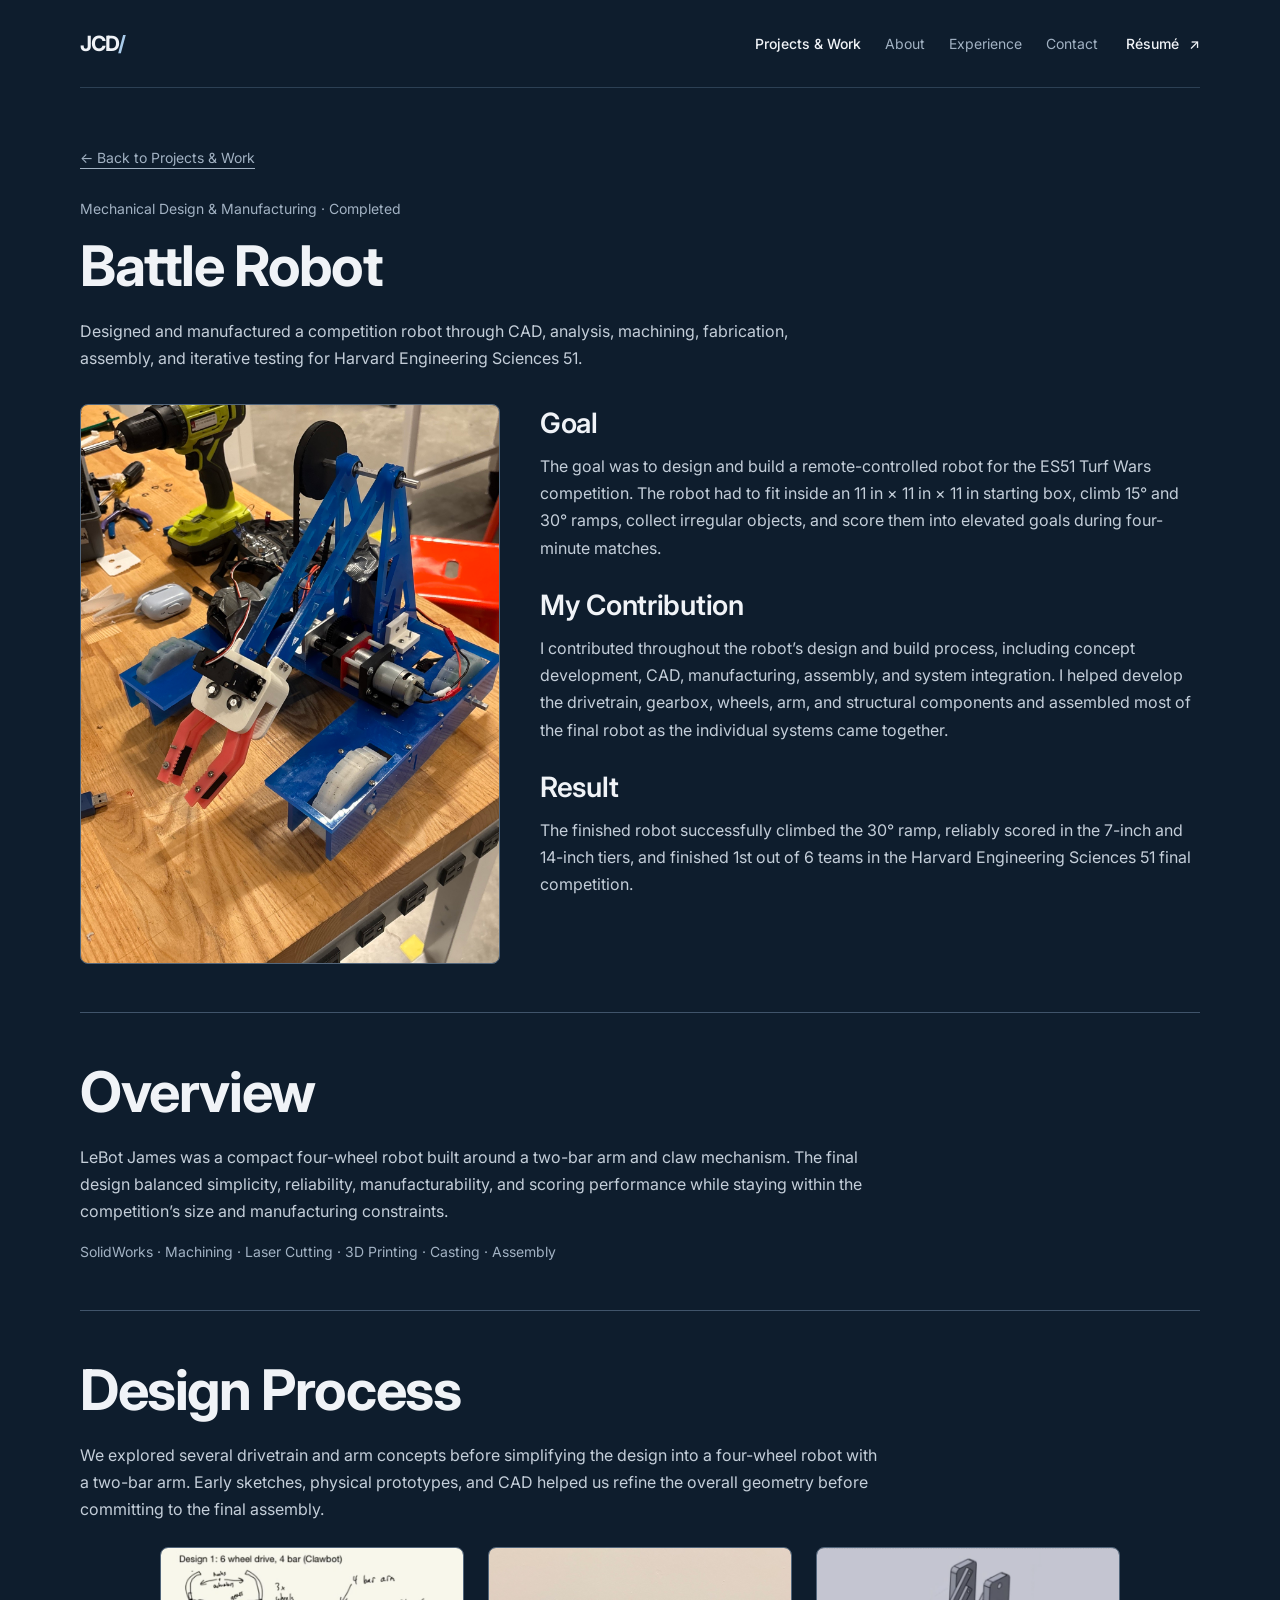
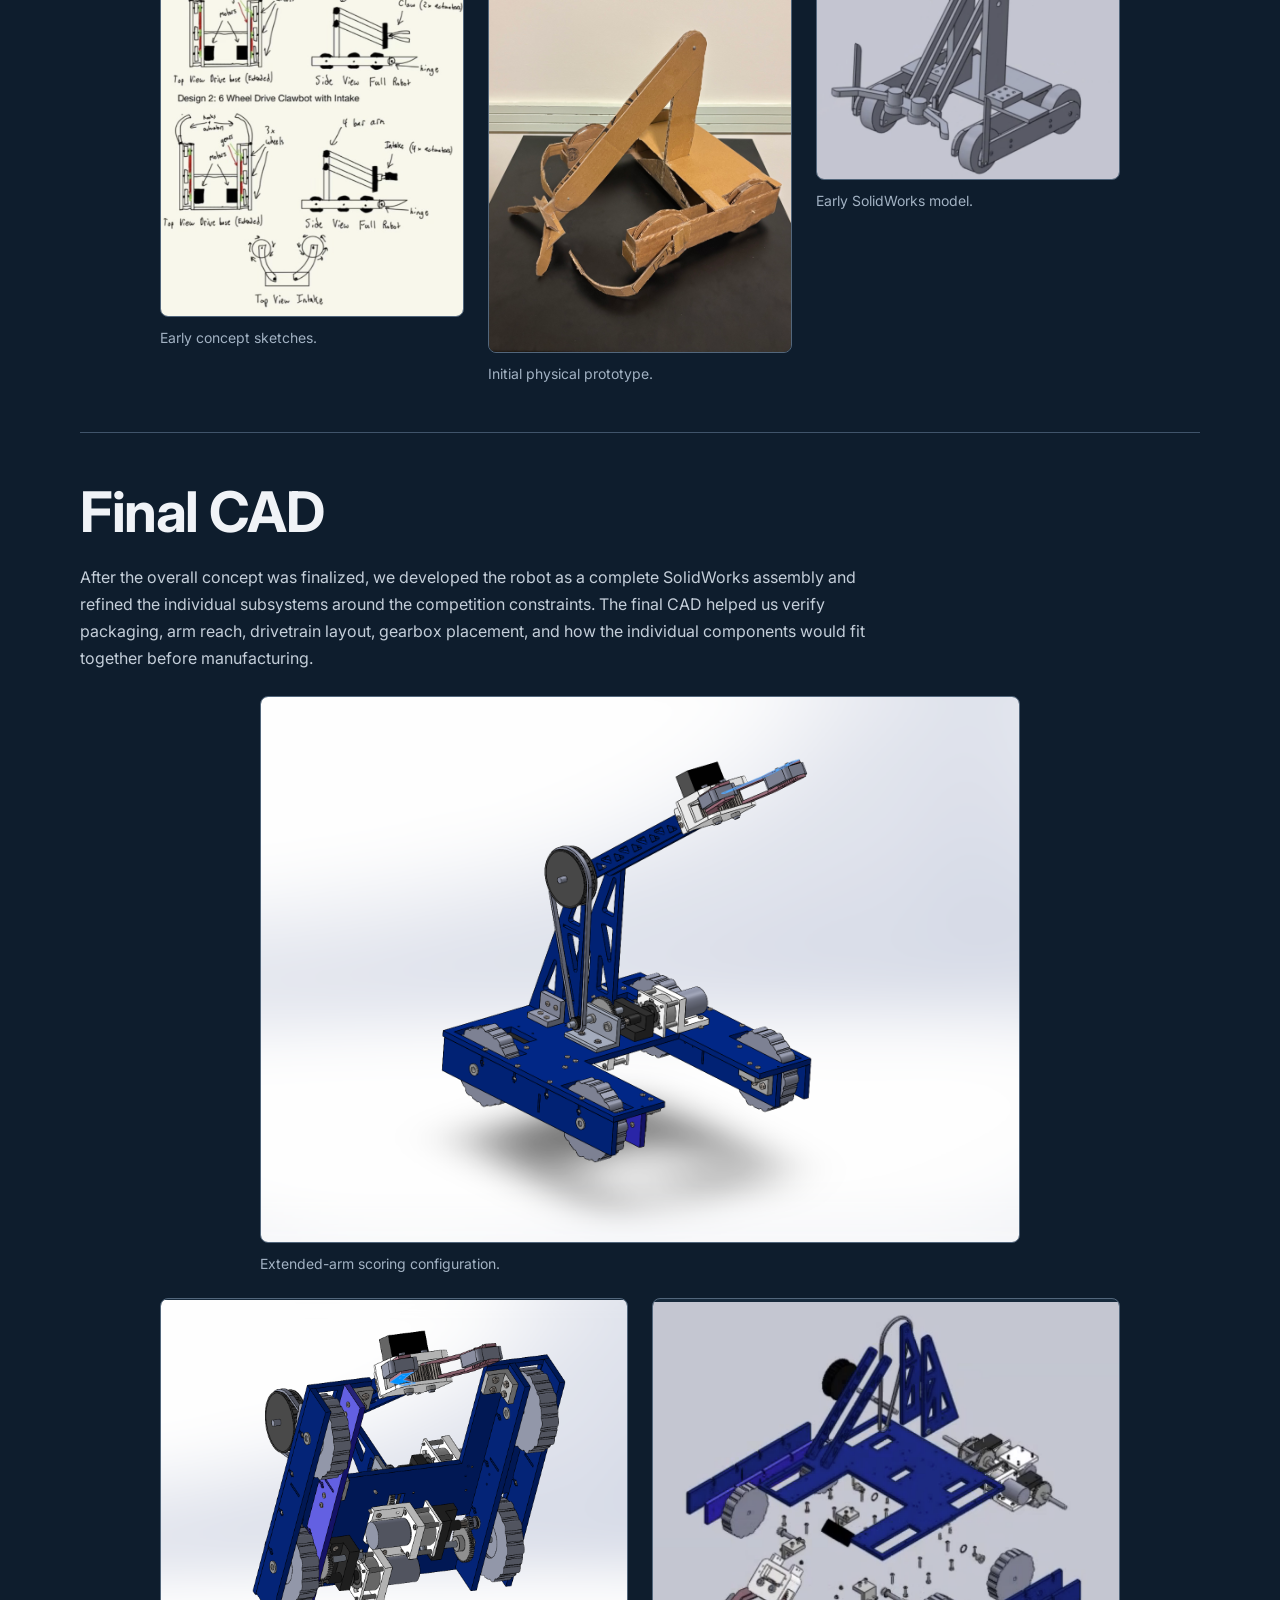
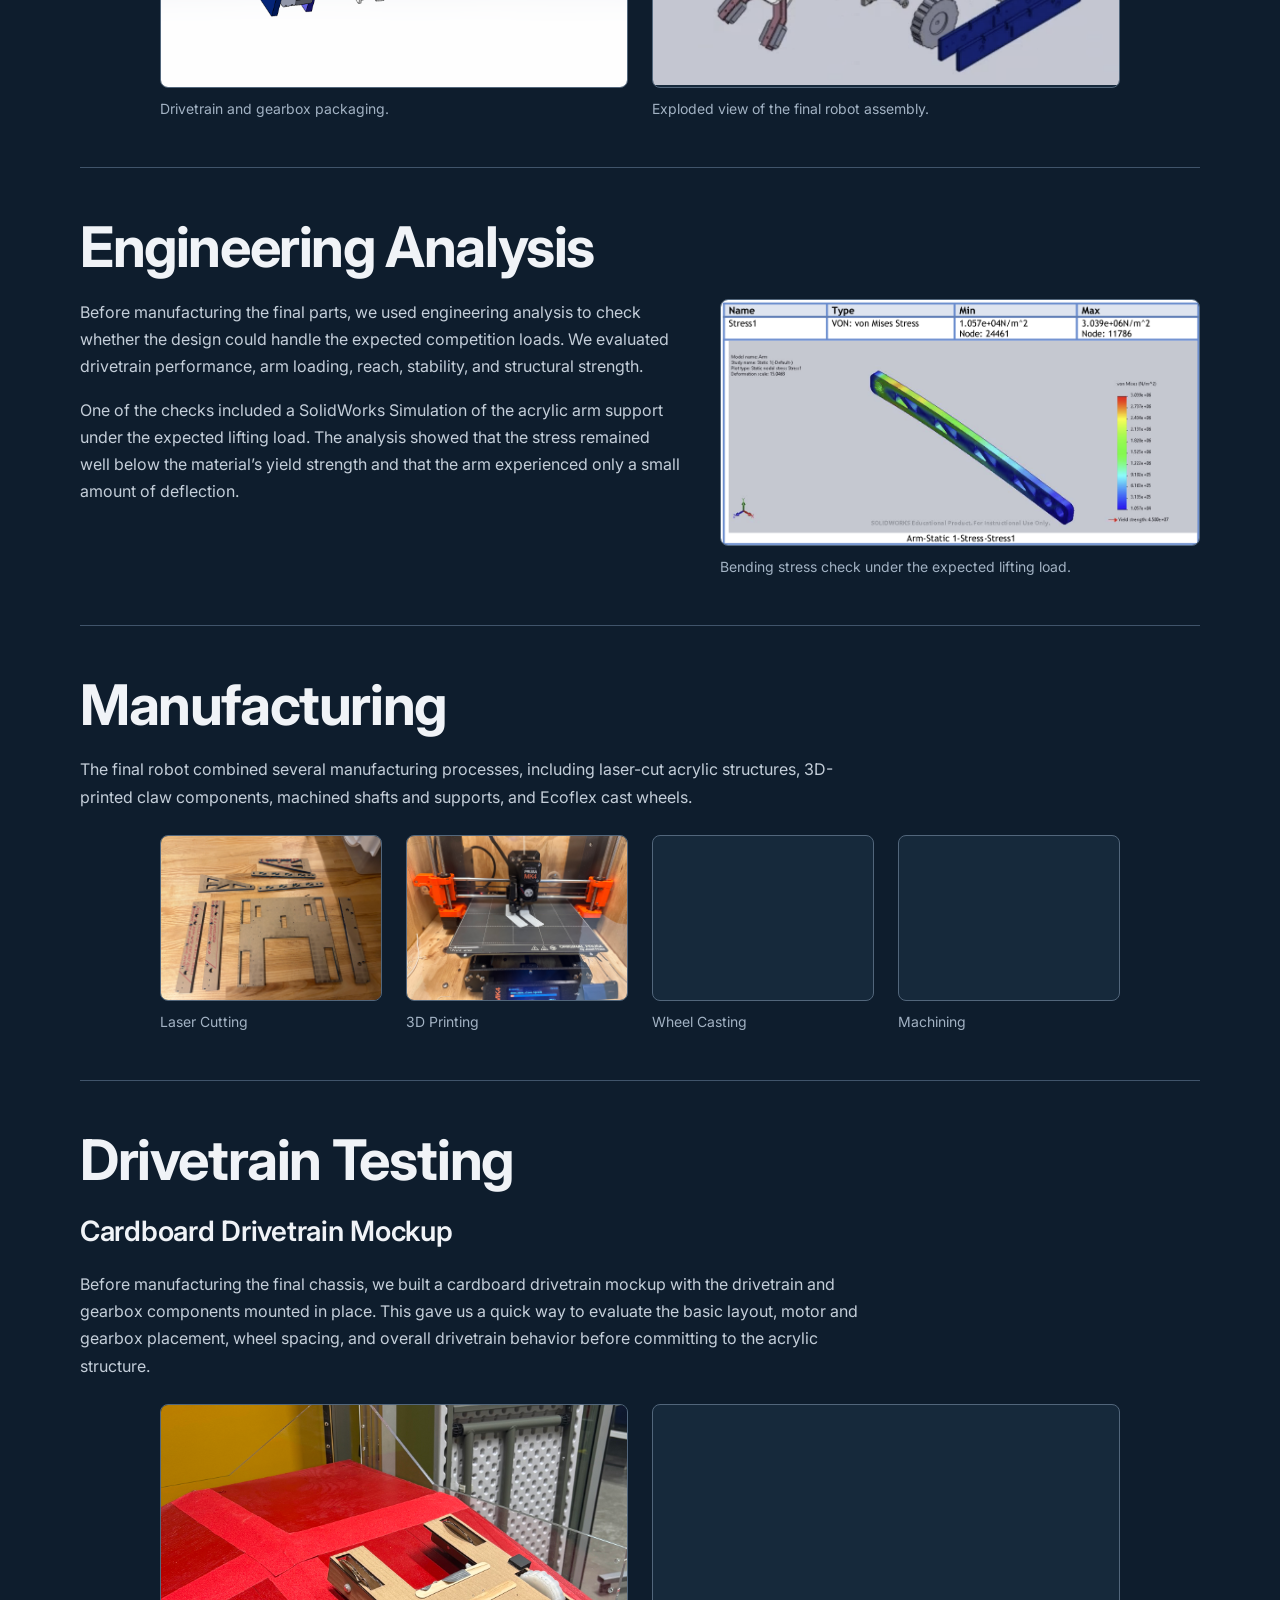
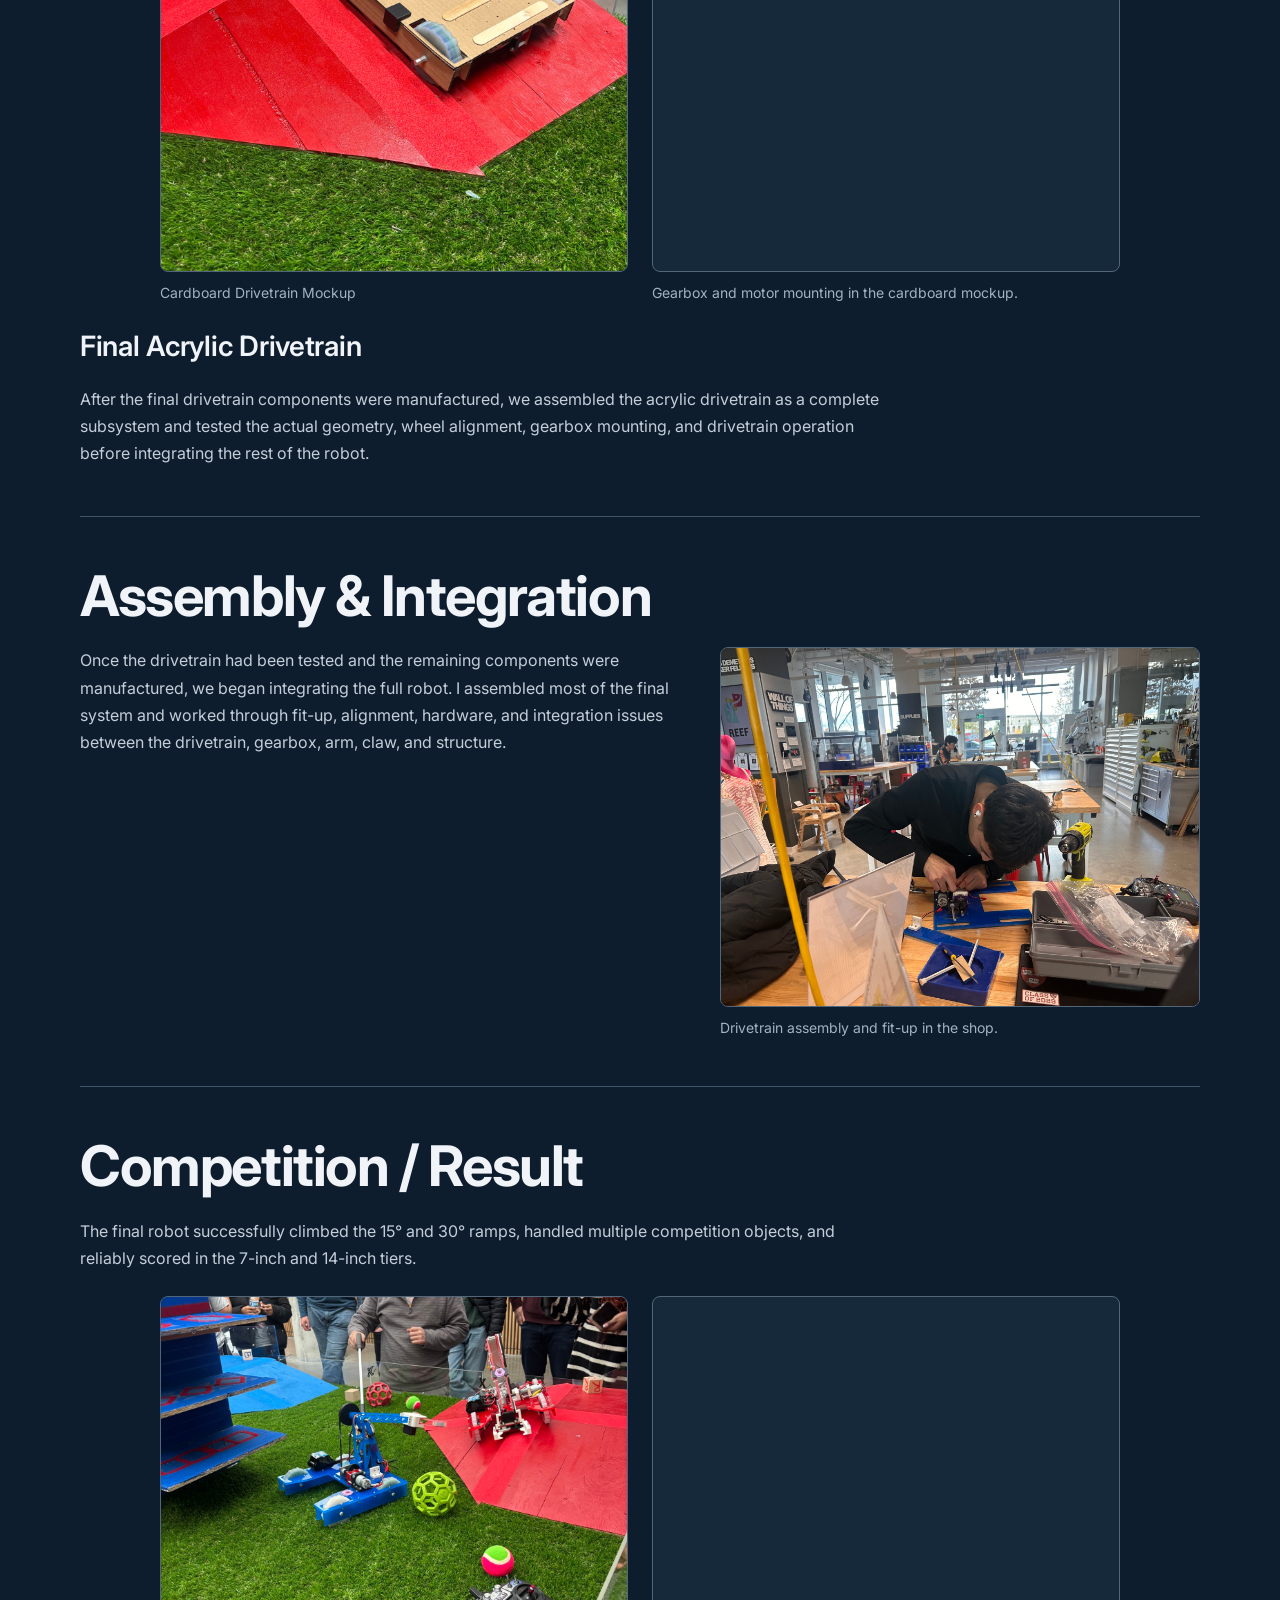
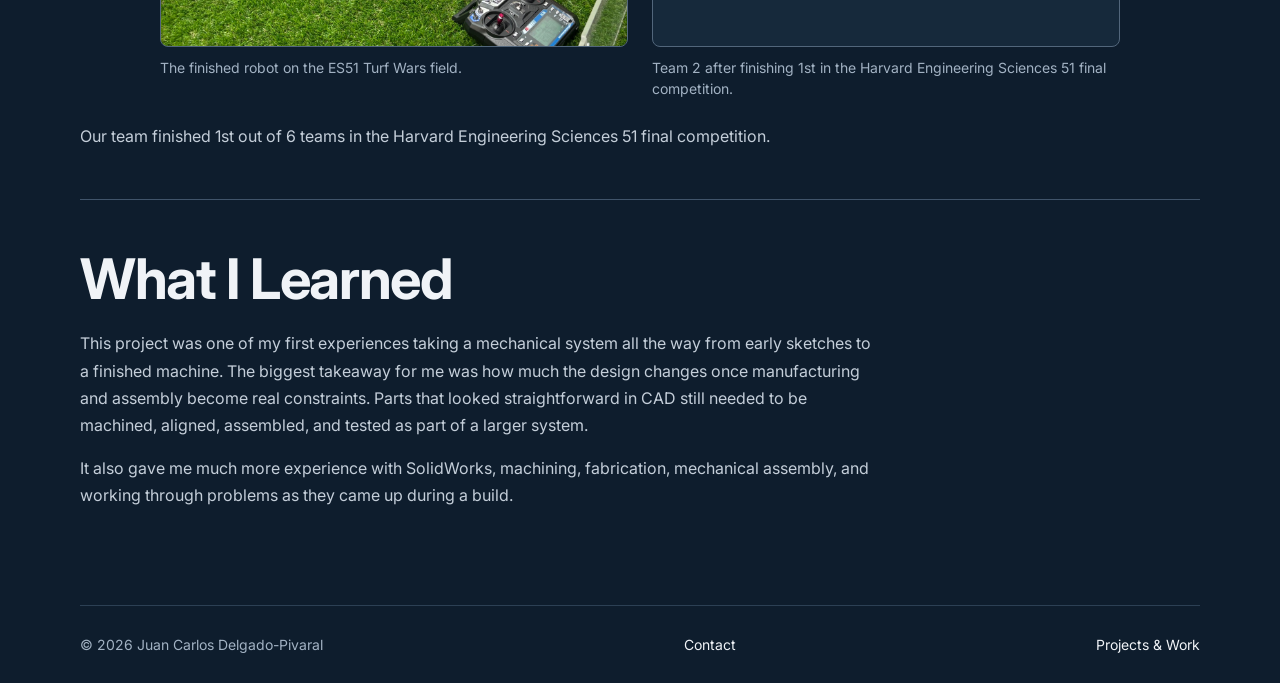
==== projects/battle-robot.html @ e266b613 "first commit" ====
<!doctype html>
<html lang="en">
<head>
  <meta charset="UTF-8">
  <meta name="viewport" content="width=device-width, initial-scale=1">
  <meta name="description" content="Battle Robot: mechanical design, manufacturing, assembly, and testing for Harvard Engineering Sciences 51. An engineering case study by Juan Carlos Delgado-Pivaral.">
  <title>Battle Robot — Juan Carlos Delgado-Pivaral</title>
  <link rel="preconnect" href="https://fonts.googleapis.com">
  <link rel="preconnect" href="https://fonts.gstatic.com" crossorigin>
  <link href="https://fonts.googleapis.com/css2?family=Inter:wght@400;500;600;700;800&display=swap" rel="stylesheet">
  <link rel="stylesheet" href="../styles.css">
  <link rel="stylesheet" href="battle-robot.css">
</head>
<body class="case-page robot-case">
  <a class="skip-link" href="#top">Skip to content</a>
  <header class="site-header">
    <a class="wordmark" href="../index.html" aria-label="Juan Carlos Delgado-Pivaral home">JCD<span>/</span></a>
    <nav class="nav" aria-label="Main navigation">
      <a href="../index.html#projects-work">Projects &amp; Work</a>
      <a href="../index.html#about">About</a>
      <a href="../index.html#experience">Experience</a>
      <a href="../index.html#contact">Contact</a>
    </nav>
    <a class="header-resume" href="../Resume%20-%20Juan%20DelgadoPivaral.pdf" target="_blank" rel="noopener">Résumé <span aria-hidden="true">↗</span></a>
  </header>
  <main id="top" class="case-main page-width">
    <a class="case-back" href="../index.html#projects-work">← Back to Projects &amp; Work</a>
    <p class="eyebrow">Mechanical Design &amp; Manufacturing · Completed</p>
    <h1>Battle Robot</h1>
    <p class="case-dek">Designed and manufactured a competition robot through CAD, analysis, machining, fabrication, assembly, and iterative testing for Harvard Engineering Sciences 51.</p>

    <div class="robot-intro">
      <figure class="robot-media robot-media--hero">
          <button type="button" class="project-image-trigger media-frame robot-media-link media--photo" data-full-src="../images/Images%20for%20LeBot/Finished%20Robot.jpeg" aria-label="Open full-size image: Completed Battle Robot with blue chassis, drive wheels, arm and claw">
            <img src="../images/Images%20for%20LeBot/web/finished-robot.jpg" alt="Completed Battle Robot with blue chassis, drive wheels, arm and claw" width="1350" height="1800" fetchpriority="high" decoding="async">
          </button>
        </figure>
      <div class="robot-summary">
        <section aria-labelledby="robot-summary-0">
          <h2 class="subheading" id="robot-summary-0">Goal</h2>
          <p>The goal was to design and build a remote-controlled robot for the ES51 Turf Wars competition. The robot had to fit inside an 11 in × 11 in × 11 in starting box, climb 15° and 30° ramps, collect irregular objects, and score them into elevated goals during four-minute matches.</p>
        </section>
        <section aria-labelledby="robot-summary-1">
          <h2 class="subheading" id="robot-summary-1">My Contribution</h2>
          <p>I contributed throughout the robot’s design and build process, including concept development, CAD, manufacturing, assembly, and system integration. I helped develop the drivetrain, gearbox, wheels, arm, and structural components and assembled most of the final robot as the individual systems came together.</p>
        </section>
        <section aria-labelledby="robot-summary-2">
          <h2 class="subheading" id="robot-summary-2">Result</h2>
          <p>The finished robot successfully climbed the 30° ramp, reliably scored in the 7-inch and 14-inch tiers, and finished 1st out of 6 teams in the Harvard Engineering Sciences 51 final competition.</p>
        </section>
      </div>
    </div>

    <!-- Keep the overview concise; add future media within these existing sections.
         Technical images remain uncropped. All image links open the original files. -->
    <section class="robot-chapter" id="overview" aria-labelledby="overview-title">
      <header class="section-header">
        <h2 class="section-title" id="overview-title">Overview</h2>
      </header>
      <p class="robot-prose">LeBot James was a compact four-wheel robot built around a two-bar arm and claw mechanism. The final design balanced simplicity, reliability, manufacturability, and scoring performance while staying within the competition’s size and manufacturing constraints.</p>
      <p class="metadata robot-tools">SolidWorks · Machining · Laser Cutting · 3D Printing · Casting · Assembly</p>
    </section>

    <section class="robot-chapter" id="design-process" aria-labelledby="design-process-title">
      <header class="section-header">
        <h2 class="section-title" id="design-process-title">Design Process</h2>
      </header>
      <p class="robot-prose">We explored several drivetrain and arm concepts before simplifying the design into a four-wheel robot with a two-bar arm. Early sketches, physical prototypes, and CAD helped us refine the overall geometry before committing to the final assembly.</p>
      <div class="robot-media-grid robot-media-grid--design">
        <figure class="robot-media robot-media--technical">
          <button type="button" class="project-image-trigger media-frame robot-media-link media--cad media--natural" data-full-src="../images/Images%20for%20LeBot/Sketching.png" aria-label="Open full-size image: Early sketches comparing drivetrain and arm concepts">
            <img src="../images/Images%20for%20LeBot/Sketching.png" alt="Early sketches comparing drivetrain and arm concepts" loading="lazy" decoding="async">
          </button>
          <figcaption class="metadata">Early concept sketches.</figcaption>
        </figure>
        <figure class="robot-media robot-media--photo robot-media--prototype">
          <button type="button" class="project-image-trigger media-frame robot-media-link media--photo" data-full-src="../images/Images%20for%20LeBot/Initial%20Model.jpeg" aria-label="Open full-size image: Initial cardboard robot model with wheels, an arm and a claw">
            <img src="../images/Images%20for%20LeBot/web/initial-model.jpg" alt="Initial cardboard robot model with wheels, an arm and a claw" loading="lazy" decoding="async">
          </button>
          <figcaption class="metadata">Initial physical prototype.</figcaption>
        </figure>
        <figure class="robot-media robot-media--technical">
          <button type="button" class="project-image-trigger media-frame robot-media-link media--cad media--natural" data-full-src="../images/Images%20for%20LeBot/Initial%20CAD.png" aria-label="Open full-size image: Early SolidWorks assembly of the robot">
            <img src="../images/Images%20for%20LeBot/Initial%20CAD.png" alt="Early SolidWorks assembly of the robot" loading="lazy" decoding="async">
          </button>
          <figcaption class="metadata">Early SolidWorks model.</figcaption>
        </figure>
      </div>
    </section>

    <section class="robot-chapter" id="final-cad" aria-labelledby="final-cad-title">
      <header class="section-header">
        <h2 class="section-title" id="final-cad-title">Final CAD</h2>
      </header>
      <p class="robot-prose">After the overall concept was finalized, we developed the robot as a complete SolidWorks assembly and refined the individual subsystems around the competition constraints. The final CAD helped us verify packaging, arm reach, drivetrain layout, gearbox placement, and how the individual components would fit together before manufacturing.</p>
      <div class="robot-media-grid robot-media-grid--final-cad">
        <figure class="robot-media robot-media--technical robot-media--natural robot-media--primary">
          <button type="button" class="project-image-trigger media-frame robot-media-link media--cad media--natural" data-full-src="../images/Images%20for%20LeBot/LeBot%20James%20-%20Extended%20Arm.png" aria-label="Open full-size image: Final CAD with the arm extended">
            <img src="../images/Images%20for%20LeBot/LeBot%20James%20-%20Extended%20Arm.png" alt="Final SolidWorks assembly with the arm extended" width="1766" height="1270" loading="lazy" decoding="async">
          </button>
          <figcaption class="metadata">Extended-arm scoring configuration.</figcaption>
        </figure>
        <figure class="robot-media robot-media--technical">
          <button type="button" class="project-image-trigger media-frame robot-media-link media--cad" data-full-src="../images/Images%20for%20LeBot/LeBot%20James%20-%20Under%20View.png" aria-label="Open full-size image: Underside CAD view of the drivetrain">
            <img src="../images/Images%20for%20LeBot/LeBot%20James%20-%20Under%20View.png" alt="Underside CAD view showing the drivetrain, motors and gearbox placement" loading="lazy" decoding="async">
          </button>
          <figcaption class="metadata">Drivetrain and gearbox packaging.</figcaption>
        </figure>
        <figure class="robot-media robot-media--technical">
          <button type="button" class="project-image-trigger media-frame robot-media-link media--cad" data-full-src="../images/Images%20for%20LeBot/Exploded%20View.png" aria-label="Open full-size image: Exploded SolidWorks assembly of the final robot">
            <img src="../images/Images%20for%20LeBot/Exploded%20View.png" alt="Exploded SolidWorks assembly showing the drivetrain, arm, claw and structural components" width="867" height="712" loading="lazy" decoding="async">
          </button>
          <figcaption class="metadata">Exploded view of the final robot assembly.</figcaption>
        </figure>
      </div>
    </section>

    <section class="robot-chapter" id="engineering-analysis" aria-labelledby="engineering-analysis-title">
      <header class="section-header">
        <h2 class="section-title" id="engineering-analysis-title">Engineering Analysis</h2>
      </header>
      <div class="robot-assembly">
        <div class="robot-prose">
          <p>Before manufacturing the final parts, we used engineering analysis to check whether the design could handle the expected competition loads. We evaluated drivetrain performance, arm loading, reach, stability, and structural strength.</p>
          <p>One of the checks included a SolidWorks Simulation of the acrylic arm support under the expected lifting load. The analysis showed that the stress remained well below the material’s yield strength and that the arm experienced only a small amount of deflection.</p>
        </div>
        <figure class="robot-media robot-media--technical robot-media--natural">
          <button type="button" class="project-image-trigger media-frame robot-media-link media--cad media--natural" data-full-src="../images/Images%20for%20LeBot/Beam%20Bending%20Analysis.png" aria-label="Open full-size image: SolidWorks bending stress analysis">
            <img src="../images/Images%20for%20LeBot/Beam%20Bending%20Analysis.png" alt="SolidWorks stress simulation of the acrylic arm support with stress scale and yield strength reference" width="1075" height="550" loading="lazy" decoding="async">
          </button>
          <figcaption class="metadata">Bending stress check under the expected lifting load.</figcaption>
        </figure>
      </div>
    </section>

    <section class="robot-chapter" id="manufacturing" aria-labelledby="manufacturing-title">
      <header class="section-header">
        <h2 class="section-title" id="manufacturing-title">Manufacturing</h2>
      </header>
      <p class="robot-prose">The final robot combined several manufacturing processes, including laser-cut acrylic structures, 3D-printed claw components, machined shafts and supports, and Ecoflex cast wheels.</p>
      <div class="robot-media-grid robot-media-grid--manufacturing">
        <figure class="robot-media robot-media--photo">
          <button type="button" class="project-image-trigger media-frame robot-media-link media--photo" data-full-src="../images/Images%20for%20LeBot/Laser%20Cutting.jpeg" aria-label="Open full-size image: Laser-cut acrylic structural parts laid out before assembly">
            <img src="../images/Images%20for%20LeBot/web/laser-cutting.jpg" alt="Laser-cut acrylic structural parts laid out before assembly" loading="lazy" decoding="async">
          </button>
          <figcaption class="metadata">Laser Cutting</figcaption>
        </figure>
        <figure class="robot-media robot-media--photo">
          <button type="button" class="project-image-trigger media-frame robot-media-link media--photo" data-full-src="../images/Images%20for%20LeBot/3D%20Printing%20Arms.JPG" aria-label="Open full-size image: Claw components being produced on a 3D printer">
            <img src="../images/Images%20for%20LeBot/web/claw-printing.jpg" alt="Claw components being produced on a 3D printer" loading="lazy" decoding="async">
          </button>
          <figcaption class="metadata">3D Printing</figcaption>
        </figure>
        <figure class="robot-media robot-media--photo robot-media--casting">
          <button type="button" class="project-image-trigger media-frame robot-media-link media--photo" data-full-src="../images/Images%20for%20LeBot/Wheel%20Casting.jpeg" aria-label="Open full-size image: Ecoflex silicone wheel casting in the custom blue mold">
            <img src="../images/Images%20for%20LeBot/web/wheel-casting.jpg" alt="Ecoflex silicone wheel casting in the custom blue mold" loading="lazy" decoding="async">
          </button>
          <figcaption class="metadata">Wheel Casting</figcaption>
        </figure>
        <figure class="robot-media robot-media--photo robot-media--gearbox">
          <button type="button" class="project-image-trigger media-frame robot-media-link media--photo" data-full-src="../images/Images%20for%20LeBot/Gearbox%20Assembly.jpeg" aria-label="Open full-size image: Motor and gearbox assembly with shafts and custom support hardware">
            <img src="../images/Images%20for%20LeBot/web/gearbox-assembly.jpg" alt="Motor and gearbox assembly with shafts and custom support hardware" loading="lazy" decoding="async">
          </button>
          <figcaption class="metadata">Machining</figcaption>
        </figure>
      </div>
    </section>

    <section class="robot-chapter" id="drivetrain-testing" aria-labelledby="drivetrain-testing-title">
      <header class="section-header">
        <h2 class="section-title" id="drivetrain-testing-title">Drivetrain Testing</h2>
      </header>
      <section aria-labelledby="cardboard-drivetrain-title">
        <header class="section-header">
          <h3 class="subheading" id="cardboard-drivetrain-title">Cardboard Drivetrain Mockup</h3>
        </header>
        <p class="robot-prose">Before manufacturing the final chassis, we built a cardboard drivetrain mockup with the drivetrain and gearbox components mounted in place. This gave us a quick way to evaluate the basic layout, motor and gearbox placement, wheel spacing, and overall drivetrain behavior before committing to the acrylic structure.</p>
        <div class="robot-media-grid robot-media-grid--drivetrain">
          <figure class="robot-media robot-media--photo robot-media--ramp-test">
            <button type="button" class="project-image-trigger media-frame robot-media-link media--photo" data-full-src="../images/Images%20for%20LeBot/EngSci%2051%20-%20Cardboard%20Drivetrain%20Demo.jpeg" aria-label="Open full-size image: Cardboard drivetrain mockup during ramp testing">
              <img src="../images/Images%20for%20LeBot/web/cardboard-drivetrain.jpg" alt="Cardboard drivetrain mockup with wheels and drivetrain components mounted, testing on a turf-covered ramp" loading="lazy" decoding="async">
            </button>
            <figcaption class="metadata">Cardboard Drivetrain Mockup</figcaption>
          </figure>
          <figure class="robot-media robot-media--photo robot-media--mounting">
            <button type="button" class="project-image-trigger media-frame robot-media-link media--photo" data-full-src="../images/Images%20for%20LeBot/EngSci%2051%20-%20Gearbox%20Mounting%202.jpeg" aria-label="Open full-size image: Gearbox and motor mounting in the cardboard drivetrain mockup">
              <img src="../images/Images%20for%20LeBot/web/gearbox-mounting.jpg" alt="Underside of the cardboard drivetrain mockup showing the mounted motors, gearboxes, shafts and wheels" loading="lazy" decoding="async">
            </button>
            <figcaption class="metadata">Gearbox and motor mounting in the cardboard mockup.</figcaption>
          </figure>
        </div>
      </section>
      <section class="robot-result" aria-labelledby="acrylic-drivetrain-title">
        <header class="section-header">
          <h3 class="subheading" id="acrylic-drivetrain-title">Final Acrylic Drivetrain</h3>
        </header>
        <div class="robot-assembly">
          <p class="robot-prose">After the final drivetrain components were manufactured, we assembled the acrylic drivetrain as a complete subsystem and tested the actual geometry, wheel alignment, gearbox mounting, and drivetrain operation before integrating the rest of the robot.</p>
          <figure class="robot-media" hidden>
            <!-- Replace the placeholder span with a video using controls,
                 playsinline and preload="metadata" once the demo file is added. -->
            <div class="media-frame placeholder-media robot-video-placeholder" hidden>
              <span>Drivetrain demo video coming soon</span>
            </div>
            <figcaption class="metadata">Final Acrylic Drivetrain</figcaption>
          </figure>
        </div>
      </section>
    </section>

    <section class="robot-chapter" id="assembly-integration" aria-labelledby="assembly-integration-title">
      <header class="section-header">
        <h2 class="section-title" id="assembly-integration-title">Assembly &amp; Integration</h2>
      </header>
      <div class="robot-assembly">
        <p class="robot-prose">Once the drivetrain had been tested and the remaining components were manufactured, we began integrating the full robot. I assembled most of the final system and worked through fit-up, alignment, hardware, and integration issues between the drivetrain, gearbox, arm, claw, and structure.</p>
        <figure class="robot-media robot-media--photo">
          <button type="button" class="project-image-trigger media-frame robot-media-link media--photo" data-full-src="../images/Images%20for%20LeBot/Juan%20Assembling.JPG" aria-label="Open full-size image: Juan working on the robot’s drivetrain at the shop workbench">
            <img src="../images/Images%20for%20LeBot/web/juan-assembling.jpg" alt="Juan working on the robot’s drivetrain at the shop workbench" loading="lazy" decoding="async">
          </button>
          <figcaption class="metadata">Drivetrain assembly and fit-up in the shop.</figcaption>
        </figure>
      </div>
    </section>

    <section class="robot-chapter" id="competition-result" aria-labelledby="competition-result-title">
      <header class="section-header">
        <h2 class="section-title" id="competition-result-title">Competition / Result</h2>
      </header>
      <p class="robot-prose">The final robot successfully climbed the 15° and 30° ramps, handled multiple competition objects, and reliably scored in the 7-inch and 14-inch tiers.</p>
      <div class="robot-media-grid robot-media-grid--testing">
        <figure class="robot-media robot-media--photo robot-media--competition">
          <button type="button" class="project-image-trigger media-frame robot-media-link media--photo" data-full-src="../images/Images%20for%20LeBot/Competition.jpeg" aria-label="Open full-size image: Blue Battle Robot on the turf competition field beside a ramp and scoring tiers">
            <img src="../images/Images%20for%20LeBot/web/competition.jpg" alt="Blue Battle Robot on the turf competition field beside a ramp and scoring tiers" loading="lazy" decoding="async">
          </button>
          <figcaption class="metadata">The finished robot on the ES51 Turf Wars field.</figcaption>
        </figure>
        <!-- Keep the winning team as the final image on this page. -->
        <figure class="robot-media robot-media--photo">
          <button type="button" class="project-image-trigger media-frame robot-media-link media--photo" data-full-src="../images/Images%20for%20LeBot/Winning%20Team.jpeg" aria-label="Open full-size image: Team 2 with the completed robot and first-place medals">
            <img src="../images/Images%20for%20LeBot/web/winning-team.jpg" alt="Team 2 with the completed robot and first-place medals" loading="lazy" decoding="async">
          </button>
          <figcaption class="metadata">Team 2 after finishing 1st in the Harvard Engineering Sciences 51 final competition.</figcaption>
        </figure>
      </div>
      <p class="robot-prose robot-result">Our team finished 1st out of 6 teams in the Harvard Engineering Sciences 51 final competition.</p>
    </section>

    <section class="robot-chapter" id="what-i-learned" aria-labelledby="what-i-learned-title">
      <header class="section-header">
        <h2 class="section-title" id="what-i-learned-title">What I Learned</h2>
      </header>
      <div class="robot-prose">
        <p>This project was one of my first experiences taking a mechanical system all the way from early sketches to a finished machine. The biggest takeaway for me was how much the design changes once manufacturing and assembly become real constraints. Parts that looked straightforward in CAD still needed to be machined, aligned, assembled, and tested as part of a larger system.</p>
        <p>It also gave me much more experience with SolidWorks, machining, fabrication, mechanical assembly, and working through problems as they came up during a build.</p>
      </div>
    </section>
  </main>
  <footer class="footer page-width">
    <span>© 2026 Juan Carlos Delgado-Pivaral</span>
    <a href="../index.html#contact">Contact</a>
    <a href="../index.html#projects-work">Projects &amp; Work</a>
  </footer>
<script src="../script.js"></script>
</body>
</html>
---- styles.css ----
/* Shared design tokens — all pages use the same color, type and spacing scales. */
:root {
  color-scheme: dark;
  --background: #0e1d2d;
  --surface: #16293b;
  --text: #f0f3f7;
  --body: #c4ced9;
  --muted: #a2b2c3;
  --accent: #a9cbea;
  --line: #2c4054;
  --section-line: #40546a;
  --image-border: #52667b;
  --image-radius: 8px;
  --sans: 'Inter', -apple-system, BlinkMacSystemFont, 'Segoe UI', sans-serif;
  --section-size: clamp(36px, 4.5vw, 56px);
  --subheading-size: clamp(24px, 2.5vw, 28px);
  --title-size: clamp(20px, 2vw, 22px);
  --body-size: 16px;
  --meta-size: 14px;
  --rail-size: 208px;
  --column-gap: 40px;
  --section-space: 96px;
}
* { box-sizing: border-box; }
html { scroll-behavior: smooth; scroll-padding-top: 24px; }
body { margin: 0; background: var(--background); color: var(--body); font: var(--body-size)/1.7 var(--sans); }
h1, h2, h3, h4, p, figure { margin: 0; }
h1, h2, h3, h4 { color: var(--text); }
h1, h2, h3, h4 { text-wrap: balance; }
h1 em, h2 em, h3 em { color: inherit; font-style: normal; }
a { color: inherit; text-decoration-thickness: 1px; text-underline-offset: 5px; }
button { font: inherit; }
a, button { -webkit-tap-highlight-color: transparent; }
a:focus-visible, button:focus-visible, dialog:focus-visible {
  outline: 2px solid var(--accent);
  outline-offset: 6px;
}
img, video {
  display: block;
  max-width: 100%;
  border: 1px solid var(--image-border);
  border-radius: var(--image-radius);
}
img { height: auto; }
[hidden] { display: none !important; }
.page-width, .site-header { width: min(1120px, calc(100% - 64px)); margin-inline: auto; }
.section-space { padding-block: var(--section-space); }
.section-rule { border-top: 1px solid var(--section-line); }
.section-header { display: grid; justify-items: start; gap: 16px; margin-bottom: 40px; }
.section-title, .case-main > h1 {
  font-size: var(--section-size);
  font-weight: 700;
  line-height: 1.12;
  letter-spacing: -.025em;
  color: var(--text);
}
.subheading {
  font-size: var(--subheading-size);
  font-weight: 600;
  line-height: 1.4;
  letter-spacing: -.01em;
  color: var(--text);
}
.entry-title {
  font-size: var(--title-size);
  font-weight: 600;
  line-height: 1.25;
  letter-spacing: -.02em;
  color: var(--text);
}
.eyebrow, .metadata, .project-meta, .experience-top, .experience-company,
.gallery-meta, .education, .case-facts, .footer, .lightbox-category, .lightbox-software {
  color: var(--muted);
  font-size: var(--meta-size);
  font-weight: 400;
  line-height: 1.5;
  letter-spacing: 0;
}
.section-note { max-width: 760px; }
.section-content { min-width: 0; }
.section-content > p + p { margin-top: 16px; }
.section-content > .subheading { margin-bottom: 20px; }
.about-content { max-width: 760px; }

/* Navigation */
.site-header { min-height: 88px; display: flex; align-items: center; gap: 28px; border-bottom: 1px solid var(--line); }
.wordmark { font-size: 21px; font-weight: 700; color: var(--text); text-decoration: none; letter-spacing: -.04em; }
.wordmark span { color: var(--accent); }
.nav { display: flex; align-items: center; gap: 24px; margin-left: auto; }
.nav a, .header-resume { font-size: var(--meta-size); line-height: 1.5; color: var(--muted); text-decoration: none; transition: color .18s; }
.nav a:first-child, .nav a[aria-current="page"], .header-resume { color: var(--text); font-weight: 500; }
.nav a[aria-current="page"] { text-decoration: underline; text-decoration-color: var(--accent); }
.nav a:hover, .header-resume:hover, .footer a:hover { color: var(--accent); }
.header-resume { white-space: nowrap; }
.header-resume span { margin-left: 6px; }
.skip-link { position: absolute; top: 8px; left: 16px; padding: 8px 16px; background: var(--surface); color: var(--text); z-index: 30; transform: translateY(-160%); }
.skip-link:focus { transform: none; }

/* Homepage hero */
.hero { display: grid; grid-template-columns: minmax(0, 1fr) minmax(260px, 350px); align-items: center; gap: 48px; padding-block: 64px; }
.hero-copy { min-width: 0; }
.hero h1 { font-size: clamp(42px, 4.8vw, 62px); font-weight: 700; line-height: 1.09; letter-spacing: -.035em; margin-block: 20px 24px; }
.hero-summary { max-width: 580px; }
.hero-actions { display: flex; flex-wrap: wrap; gap: 28px; margin-top: 28px; }
.button { display: inline-flex; align-items: center; gap: 16px; min-height: 44px; color: var(--text); text-decoration: none; font-size: var(--meta-size); font-weight: 500; border-bottom: 1px solid var(--image-border); transition: color .18s, border-color .18s; }
.button:hover { color: var(--accent); border-color: var(--accent); }
.hero-headshot { width: 100%; aspect-ratio: 4/5; object-fit: cover; object-position: center 35%; }

/* All media frames share one border and radius. No double borders on their children. */
.media-frame { position: relative; overflow: hidden; border: 1px solid var(--image-border); border-radius: var(--image-radius); background: var(--surface); }
.media-frame > img, .media-frame > video { width: 100%; height: 100%; border: 0; border-radius: 0; object-fit: var(--media-fit, cover); object-position: var(--media-position, center); }
/* Content-aware media: preserve technical information; fill photographic frames. */
.media--photo { --media-fit: cover; }
.media--cad, .media--drawing, .media--document, .media--logo, .media--uncropped { --media-fit: contain; }
.media--natural { --media-ratio: auto; }
.media-frame.media--natural > img { height: auto; }
.media-rover-cover { --media-position: center 40%; }
.media-gearbox-cover { --media-position: center 32%; }
.image-placeholder { display: grid; place-items: center; width: 100%; height: 100%; padding: 20px; text-align: center; color: var(--muted); font-size: var(--meta-size); }
.placeholder-media { display: grid; place-items: center; color: var(--muted); font-size: var(--meta-size); text-align: center; }
.placeholder-media > span { padding: 20px; }

/* Project collection: text-led rows, consistent square covers. */
.project-list { display: grid; }
.project-card { display: grid; grid-template-columns: minmax(0, 1fr) 336px; align-items: center; gap: var(--column-gap); padding-block: 28px; border-top: 1px solid var(--line); color: inherit; text-decoration: none; }
.project-info { min-width: 0; }
.project-meta { display: flex; flex-wrap: wrap; gap: 6px 18px; margin-bottom: 16px; }
.project-meta .status { color: var(--accent); }
.project-info .entry-title { margin-bottom: 16px; transition: color .18s; }
.project-info > p { max-width: 58ch; }
.project-link { display: inline-block; color: var(--text); font-size: var(--meta-size); margin-top: 20px; text-decoration: underline; text-decoration-color: var(--image-border); text-underline-offset: 5px; }
.project-link b { font-weight: 400; padding-left: 8px; }
.project-image { width: 100%; aspect-ratio: 10/11; }
/* Retain the previous CAD preview's footprint while filling it with the finished photo. */
.project-image--lebot { height: auto; min-height: 0; aspect-ratio: 1615 / 1305; }
.project-image--lebot > img { position: absolute; inset: 0; display: block; width: 100%; height: 100%; object-fit: cover; object-position: center 45%; }
.project-image--formula { height: auto; min-height: 0; aspect-ratio: auto; }
.project-image--hurc { height: auto; min-height: 0; aspect-ratio: auto; }
.project-card:has(> .project-image[hidden]) { grid-template-columns: minmax(0, 1fr); }
.project-card:hover .entry-title, .project-card:focus-visible .entry-title { color: var(--accent); }

/* About, skills and contact use the shared, full-width section introduction. */
.education { display: flex; flex-wrap: wrap; gap: 12px 24px; padding-top: 24px; margin-top: 28px; border-top: 1px solid var(--line); }
.education span:first-child { color: var(--text); }
.skills-grid { display: grid; grid-template-columns: repeat(3, minmax(0, 1fr)); gap: 24px; }
.skills-grid .subheading { margin-bottom: 16px; }
.contact-links { display: flex; flex-wrap: wrap; gap: 24px; margin-top: 24px; }
.contact-links a, .email-link { color: var(--text); text-decoration-color: var(--image-border); transition: color .18s; }
.email-link { overflow-wrap: anywhere; }
.contact-links a:hover, .email-link:hover { color: var(--accent); }

/* Experience: each article owns its logo and text, ensuring row alignment. */
.experience-groups { display: grid; gap: 48px; }
.experience-heading { padding-bottom: 18px; border-bottom: 1px solid var(--line); }
.experience-entry { display: grid; grid-template-columns: var(--rail-size) minmax(0, 1fr); gap: var(--column-gap); align-items: start; padding-block: 28px; border-bottom: 1px solid var(--line); }
.experience-entry:last-of-type { border-bottom: 0; padding-bottom: 0; }
.experience-logo-slot { width: 100%; aspect-ratio: 1; }
.experience-logo-slot--wide { background: #000; }
.experience-item { min-width: 0; }
.experience-top { display: flex; flex-wrap: wrap; gap: 6px 24px; margin-bottom: 14px; }
.experience-item .entry-title { margin-bottom: 10px; }
.experience-company { margin-bottom: 16px; }
.experience-item > p:last-child { max-width: 72ch; }
.experience-note { margin: 24px 0 0 calc(var(--rail-size) + var(--column-gap)); color: var(--muted); }

/* Projects & Work: major case studies first, then the supporting CAD gallery. */
.work-subheading { margin-bottom: 20px; }
.work-gallery { margin-top: 48px; padding-top: 36px; border-top: 1px solid var(--line); }
.case-main { padding-top: 56px; padding-bottom: var(--section-space); }
.gallery-heading { max-width: 760px; margin-bottom: 36px; }
.gallery-heading .subheading { margin-bottom: 16px; }
.gallery-group + .gallery-group { margin-top: 40px; padding-top: 32px; border-top: 1px solid var(--line); }
.gallery-group-title { margin-bottom: 24px; }
.gallery-grid { display: grid; grid-template-columns: repeat(auto-fit, minmax(min(100%, 300px), 1fr)); gap: 36px 24px; width: 100%; max-width: 1120px; margin-inline: auto; }
.gallery-grid--drawings { grid-template-columns: repeat(2, minmax(0, 1fr)); }
.gallery-grid:has(> .gallery-item:only-child) { grid-template-columns: 1fr; max-width: 360px; }
.gallery-grid:has(> .gallery-item:nth-child(2):last-child) { max-width: 760px; }
@media (min-width: 1001px) {
  .gallery-group--offset > .gallery-grid { max-width: 360px; margin-inline: 0 auto; }
}
.gallery-item { position: relative; min-width: 0; }
.gallery-card { appearance: none; display: block; width: 100%; padding: 0; border: 0; background: transparent; color: inherit; text-align: left; cursor: pointer; min-width: 0; }
.gallery-card.media-frame { border: 1px solid var(--image-border); background: var(--surface); }
.gallery-card::after { content: ''; position: absolute; inset: 0; border-radius: var(--image-radius); }
.gallery-item:focus-within { outline: 2px solid var(--accent); outline-offset: 6px; border-radius: var(--image-radius); }
.gallery-card:focus-visible { outline: 0; }
.gallery-image { display: grid; place-items: center; width: 100%; aspect-ratio: var(--media-ratio, 4/3); }
.gallery-image > img { object-fit: var(--media-fit, contain); object-position: var(--media-position, center); }
.gallery-info { padding-top: 16px; }
.gallery-info .entry-title { margin-block: 6px 10px; transition: color .18s; }
.gallery-meta { display: flex; flex-wrap: wrap; gap: 4px 12px; }
.gallery-open { display: inline-block; font-size: var(--meta-size); margin-top: 14px; color: var(--text); }
.gallery-item:hover .entry-title { color: var(--accent); }
.gallery-card:disabled { cursor: default; }

/* Media viewer */
.project-image-trigger { padding: 0; color: inherit; font: inherit; text-align: inherit; cursor: zoom-in; }
.project-image-trigger:hover { border-color: var(--accent); }
.lightbox { width: min(960px, calc(100% - 32px)); max-height: calc(100dvh - 32px); margin: auto; padding: 20px; border: 1px solid var(--image-border); border-radius: var(--image-radius); background: var(--background); color: var(--body); }
.lightbox::backdrop { background: rgb(4 12 21 / 85%); }
.modal-open { overflow: hidden; }
.lightbox-toolbar { display: flex; justify-content: flex-end; margin-bottom: 14px; }
.lightbox-close { padding: 8px 14px; border: 1px solid var(--line); border-radius: 4px; color: var(--text); background: var(--surface); cursor: pointer; font-size: var(--meta-size); }
.lightbox-image { display: flex; align-items: center; justify-content: center; width: fit-content; max-width: 100%; height: auto; margin-inline: auto; }
.lightbox-image > img, .lightbox-image > video { display: block; width: auto; height: auto; max-width: 100%; max-height: min(70dvh, max(80px, calc(100dvh - 240px))); object-fit: contain; object-position: center; }
.lightbox-caption { padding-top: 20px; }
.lightbox-title { margin-block: 6px; }
.lightbox--project .lightbox-caption { max-height: 20dvh; overflow-y: auto; }

/* Project details: shared typography, optional content modules. */
.case-back { display: inline-block; margin-bottom: 28px; color: var(--muted); font-size: var(--meta-size); }
.case-main > .eyebrow { margin-bottom: 16px; }
.case-main > h1 { max-width: 860px; margin-bottom: 20px; }
.case-dek { max-width: 720px; margin-bottom: 32px; }
.case-hero { width: 100%; height: clamp(240px, 36vw, 400px); }
.case-grid { display: grid; grid-template-columns: var(--rail-size) minmax(0, 1fr); gap: var(--column-gap); margin-top: 40px; padding-top: 24px; border-top: 1px solid var(--line); }
.case-facts { display: flex; flex-wrap: wrap; gap: 10px 18px; margin-top: 20px; }
.case-blocks { display: grid; gap: 28px; margin-top: 32px; }
.case-block { display: grid; grid-template-columns: var(--rail-size) minmax(0, 1fr); gap: var(--column-gap); padding-top: 24px; border-top: 1px solid var(--line); }
.case-placeholder { color: var(--muted); }
.case-media-grid { display: grid; grid-template-columns: repeat(3, minmax(0, 1fr)); gap: 24px; margin-top: 40px; }
.case-media { width: 100%; aspect-ratio: 4/3; }
.footer { display: flex; flex-wrap: wrap; justify-content: space-between; gap: 16px 24px; padding-block: 28px; border-top: 1px solid var(--line); }
.footer a { color: var(--text); text-decoration: none; }

@media (max-width: 1000px) {
  :root { --rail-size: 184px; --column-gap: 32px; }
  .site-header { flex-wrap: wrap; gap: 16px; padding-block: 20px 0; }
  .header-resume { margin-left: auto; }
  .nav { order: 3; width: 100%; margin: 0; gap: 12px 24px; flex-wrap: wrap; padding-bottom: 16px; }
  .nav a { padding-block: 6px; }
  .hero { grid-template-columns: minmax(0, 1fr) 30%; gap: 32px; }
  .hero h1 { font-size: clamp(38px, 5vw, 52px); }
  .project-card { grid-template-columns: minmax(0, 1fr) 320px; }
  .skills-grid { grid-template-columns: 1fr; gap: 28px; }
  .gallery-grid { grid-template-columns: repeat(2, minmax(0, 1fr)); }
}
@media (max-width: 720px) {
  :root { --section-space: 64px; --column-gap: 24px; --rail-size: 152px; }
  .page-width, .site-header { width: calc(100% - 40px); }
  .section-header { margin-bottom: 32px; }
  .hero { grid-template-columns: 1fr; padding-block: 40px 44px; gap: 32px; }
  .hero h1 { font-size: clamp(35px, 7.5vw, 52px); }
  .hero-headshot { max-width: 350px; margin-inline: auto; }
  .project-card { grid-template-columns: 1fr; gap: 24px; }
  .project-image { max-width: 380px; margin-inline: auto; }
  .experience-entry { align-items: start; }
  .experience-top { gap: 4px 16px; }
  .experience-note { margin-left: 0; }
  .experience-groups { gap: 36px; }
  .gallery-grid, .case-media-grid { grid-template-columns: 1fr; gap: 32px; }
  .case-main { padding-top: 40px; }
  .case-grid, .case-block { grid-template-columns: 1fr; gap: 16px; }
}
@media (max-width: 520px) {
  .experience-entry { grid-template-columns: 1fr; gap: 20px; }
  .experience-logo-slot { width: 152px; justify-self: center; }
  .lightbox { padding: 14px; }
  .footer { flex-direction: column; align-items: start; }
}
@media (prefers-reduced-motion: reduce) {
  html { scroll-behavior: auto; }
  *, *::before, *::after { transition: none !important; animation: none !important; }
}
---- projects/battle-robot.css ----
/* Scoped to Battle Robot; use the shared typography, palette and image frames. */
.robot-case .robot-intro {
  display: grid;
  grid-template-columns: minmax(0, 420px) minmax(0, 1fr);
  align-items: start;
  gap: var(--column-gap);
  margin-block: 32px 48px;
}
.robot-case .robot-summary { display: grid; gap: 24px; min-width: 0; }
.robot-case .robot-summary .subheading { margin-bottom: 10px; }
.robot-case .robot-chapter {
  padding-block: 48px;
  border-top: 1px solid var(--section-line);
}
.robot-case .robot-chapter:last-child { padding-bottom: 0; }
.robot-case .robot-chapter .section-header { margin-bottom: 20px; }
.robot-case .robot-prose { max-width: 800px; }
.robot-case .robot-prose p + p { margin-top: 16px; }
.robot-case .robot-tools { margin-top: 16px; }
.robot-case .robot-result { margin-top: 24px; }
.robot-case .robot-media-grid {
  display: grid;
  grid-template-columns: repeat(2, minmax(0, 1fr));
  gap: 24px;
  width: 100%;
  max-width: 960px;
  margin-top: 24px;
  margin-inline: auto;
  align-items: start;
}
.robot-case .robot-media-grid--design { grid-template-columns: repeat(3, minmax(0, 1fr)); }
.robot-case .robot-media-grid--manufacturing { grid-template-columns: repeat(4, minmax(0, 1fr)); }
.robot-case .robot-media-grid--final-cad { grid-template-columns: repeat(2, minmax(0, 1fr)); }
.robot-case .robot-media { min-width: 0; width: 100%; margin-inline: auto; }
.robot-case .robot-media--primary { grid-column: 1 / -1; max-width: 760px; }
.robot-case .robot-video-placeholder { width: 100%; aspect-ratio: 16/9; }
.robot-case .robot-media-link { display: block; width: 100%; aspect-ratio: var(--media-ratio, 4/3); }
.robot-case .robot-media-link:focus-visible { outline-offset: 4px; }
.robot-case .robot-media--hero { width: 100%; max-width: 420px; }
.robot-case .robot-media--hero .robot-media-link { aspect-ratio: 3/4; }
.robot-case .robot-media--natural .robot-media-link { aspect-ratio: auto; }
.robot-case .robot-media--natural .robot-media-link > img { height: auto; }
.robot-case .robot-media-grid--final-cad > :not(.robot-media--primary) .robot-media-link { aspect-ratio: 6/5; }
.robot-case .robot-media--prototype .robot-media-link { aspect-ratio: 3/4; }
.robot-case .robot-media-grid--drivetrain .robot-media-link { aspect-ratio: 1; }
.robot-case .robot-media--prototype img { object-position: center 60%; }
.robot-case .robot-media--gearbox img { object-position: center 34%; }
.robot-case .robot-media--casting img { object-position: center 45%; }
.robot-case .robot-media--competition img { object-position: center 53%; }
.robot-case .robot-media--ramp-test img { object-position: center 65%; }
.robot-case .robot-media--mounting img { object-position: center 60%; }
.robot-case .robot-media figcaption { margin-top: 10px; }
.robot-case .robot-media-grid:has(> .robot-media:only-child) { grid-template-columns: minmax(0, 1fr); max-width: 480px; }
.robot-case .robot-assembly:has(> figure[hidden]) { grid-template-columns: minmax(0, 1fr); }
.robot-case .robot-assembly {
  display: grid;
  grid-template-columns: minmax(0, 1fr) minmax(0, 480px);
  align-items: start;
  gap: var(--column-gap);
}
.robot-case .robot-assembly > .robot-media { max-width: 480px; }
@media (max-width: 1000px) {
  .robot-case .robot-intro { grid-template-columns: minmax(0, .85fr) minmax(0, 1fr); }
  .robot-case .robot-media-grid--manufacturing { grid-template-columns: repeat(2, minmax(0, 1fr)); }
}
@media (max-width: 900px) {
  .robot-case .robot-intro,
  .robot-case .robot-assembly { grid-template-columns: minmax(0, 1fr); }
}
@media (max-width: 800px) {
  .robot-case .robot-media-grid { grid-template-columns: minmax(0, 1fr); max-width: 480px; }
}
@media (max-width: 720px) {
  .robot-case .robot-intro { grid-template-columns: minmax(0, 1fr); gap: 28px; margin-bottom: 36px; }
  .robot-case .robot-chapter { padding-block: 36px; }
  .robot-case .robot-media-grid,
  .robot-case .robot-assembly { grid-template-columns: minmax(0, 1fr); gap: 24px; }
}
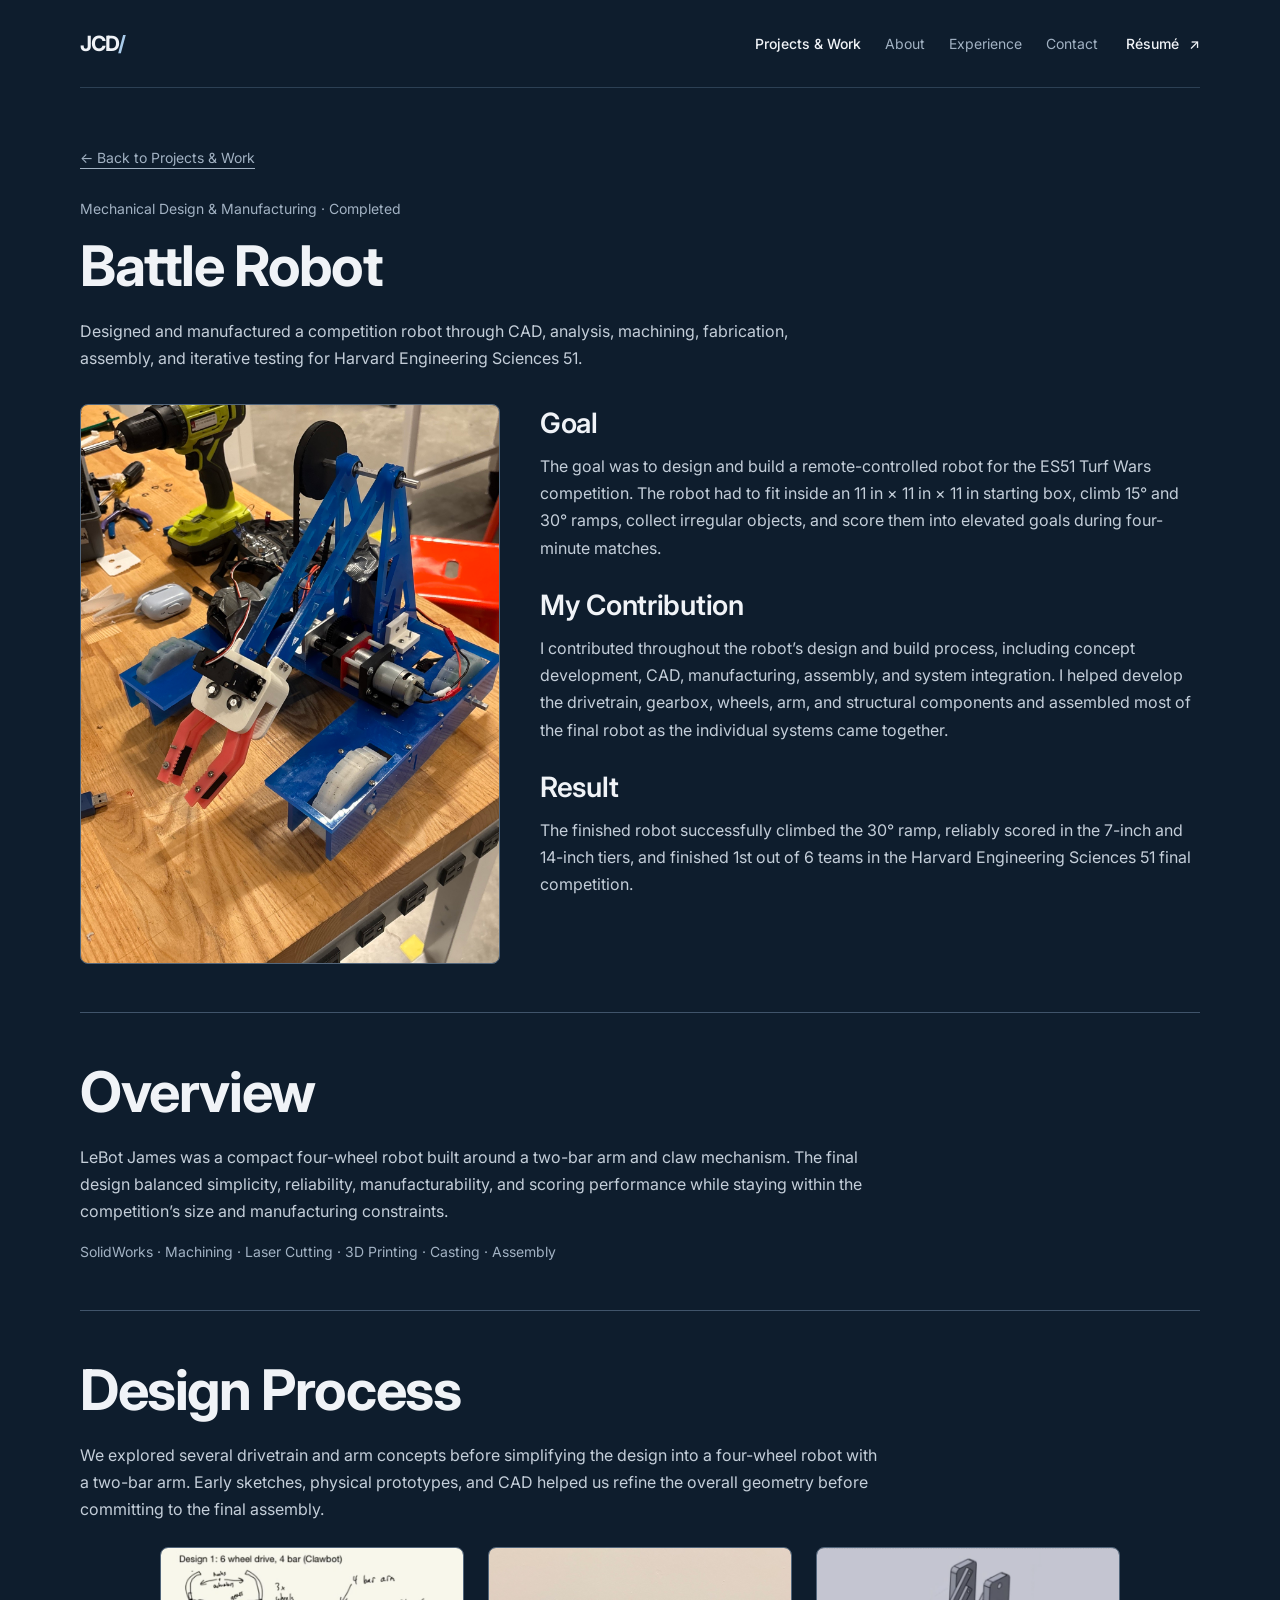
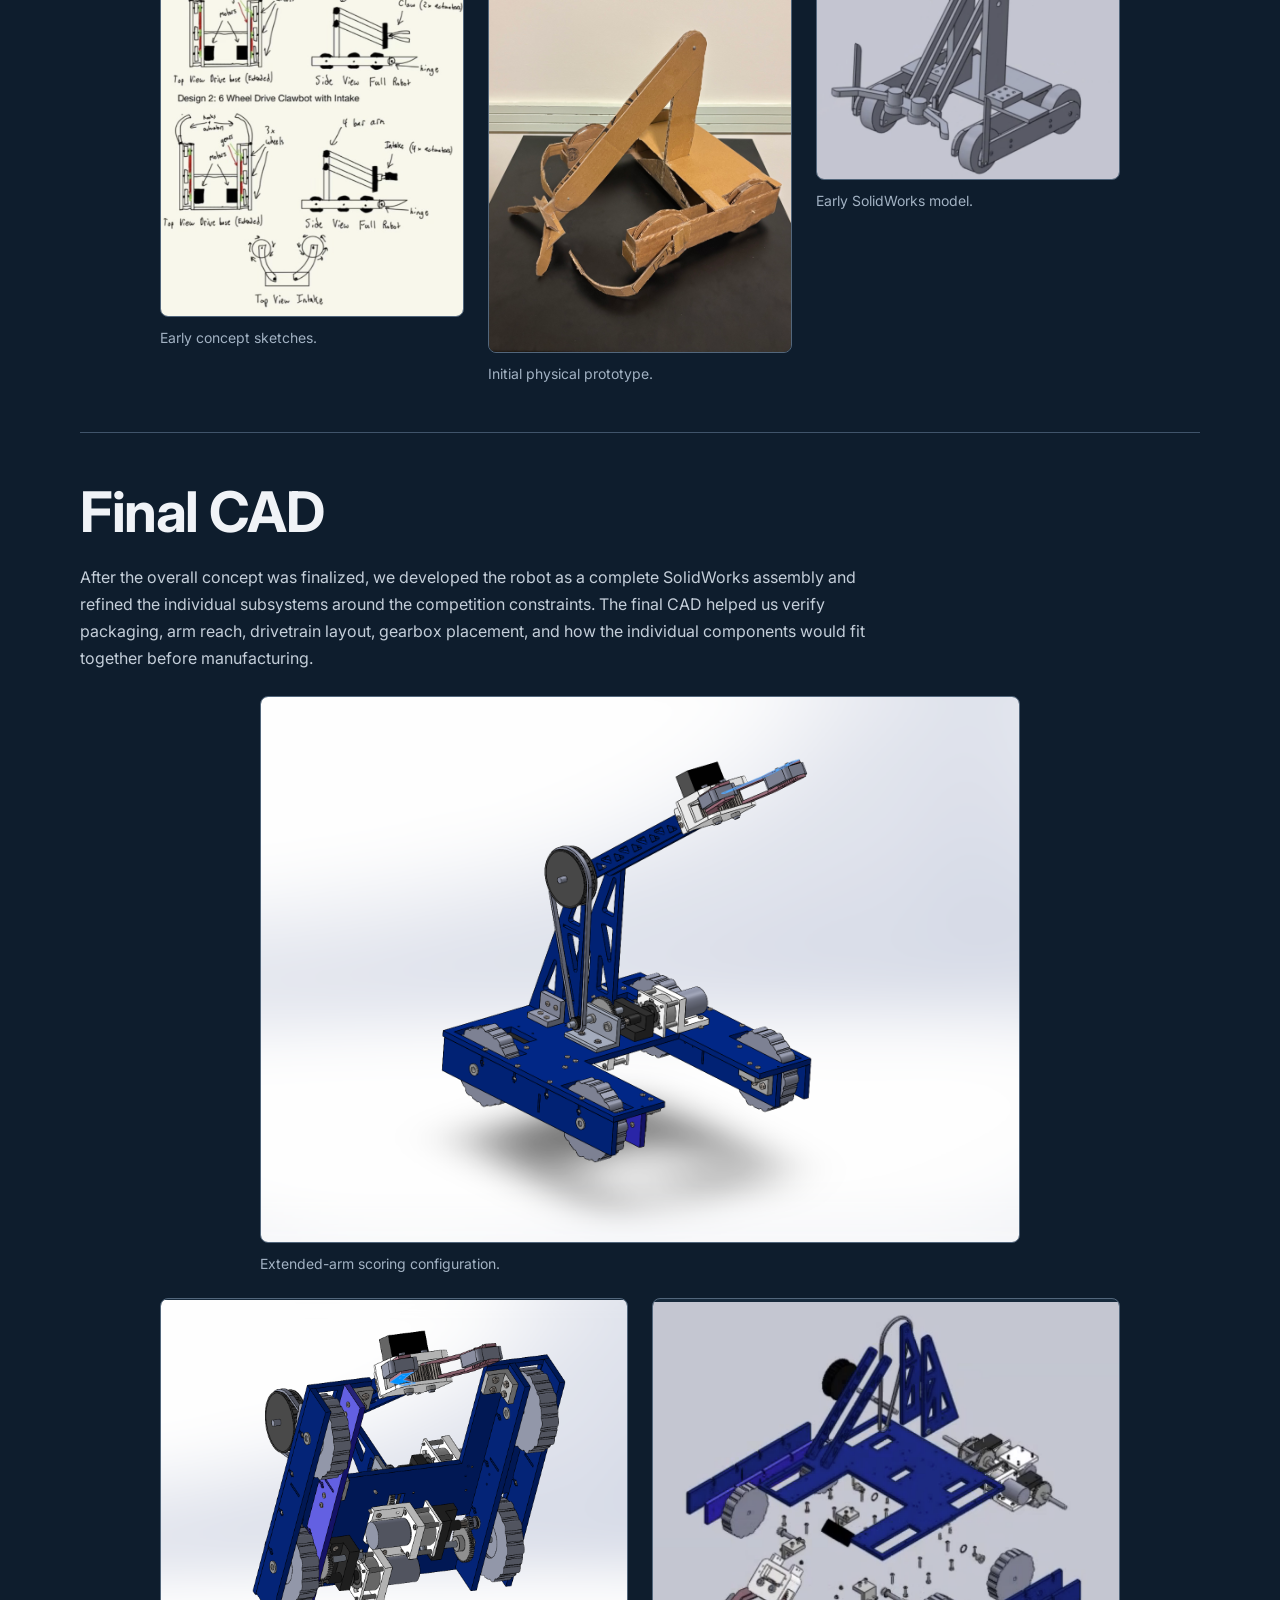
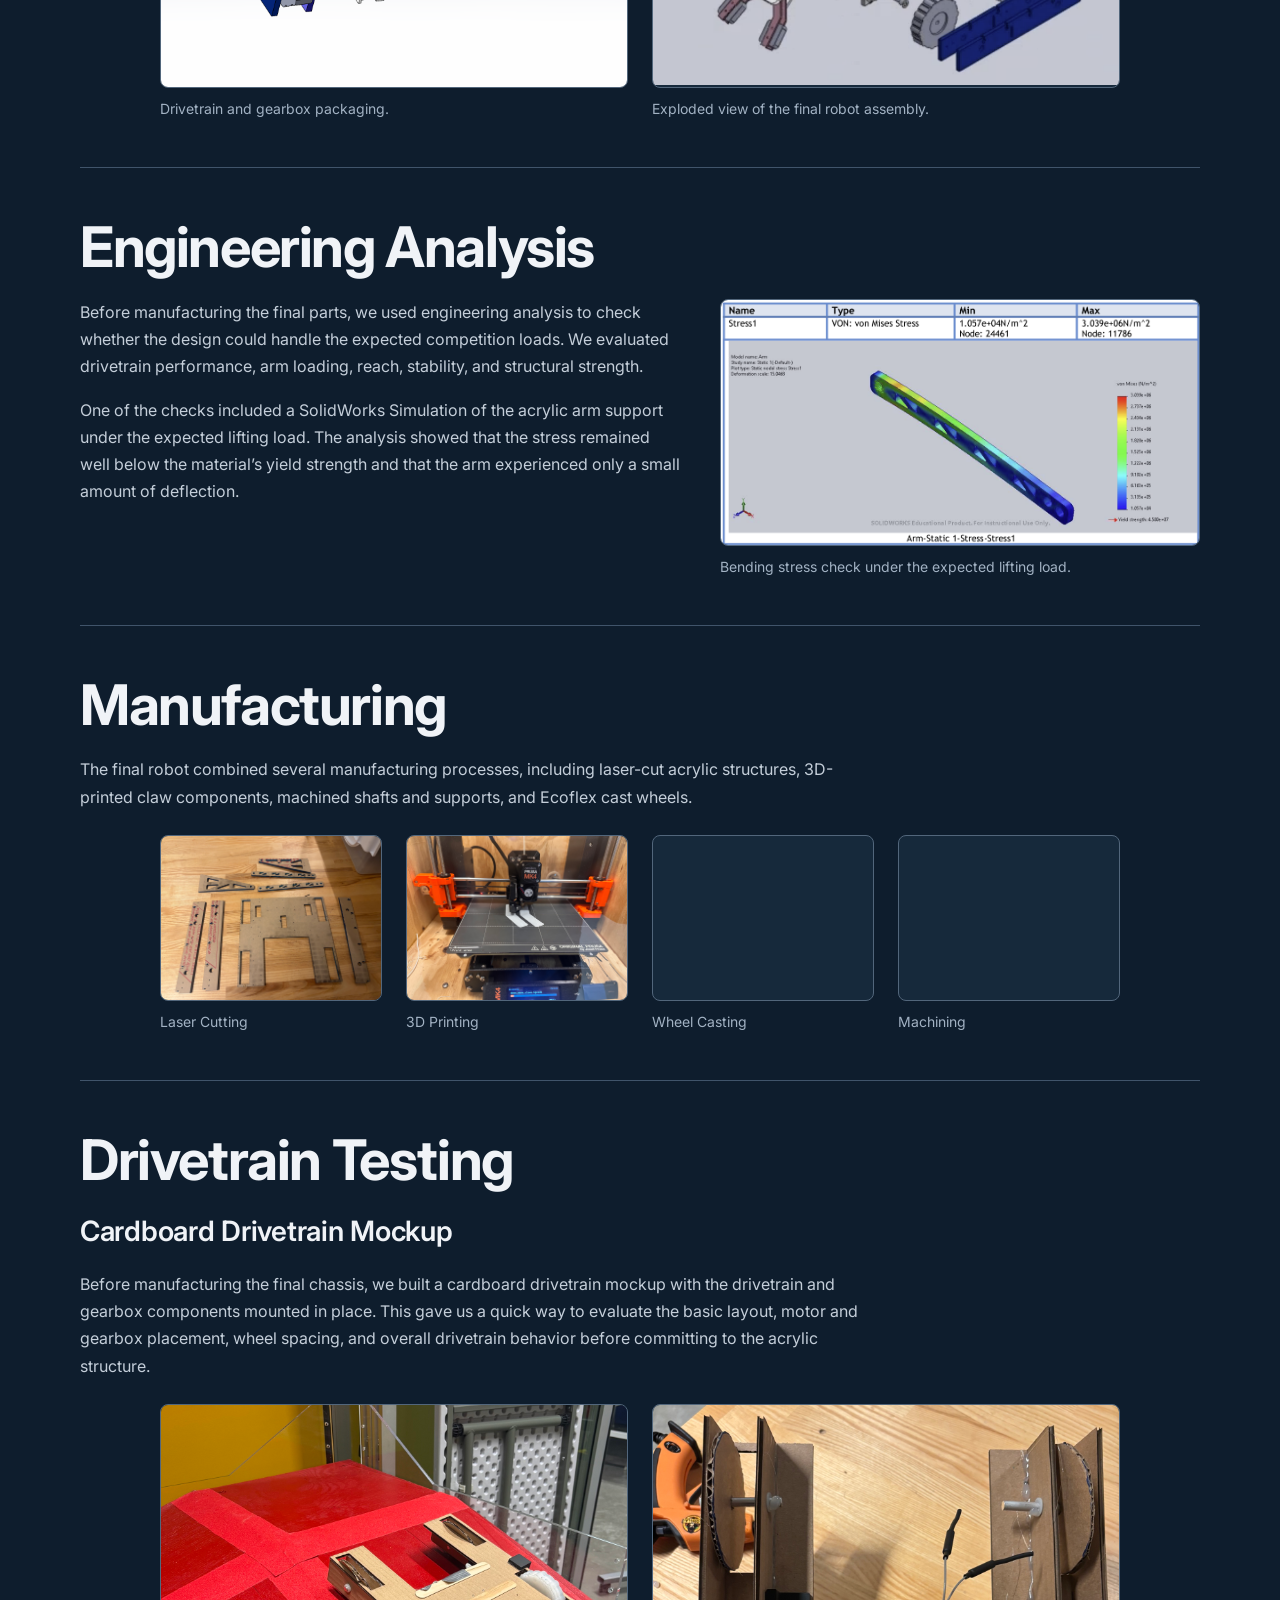
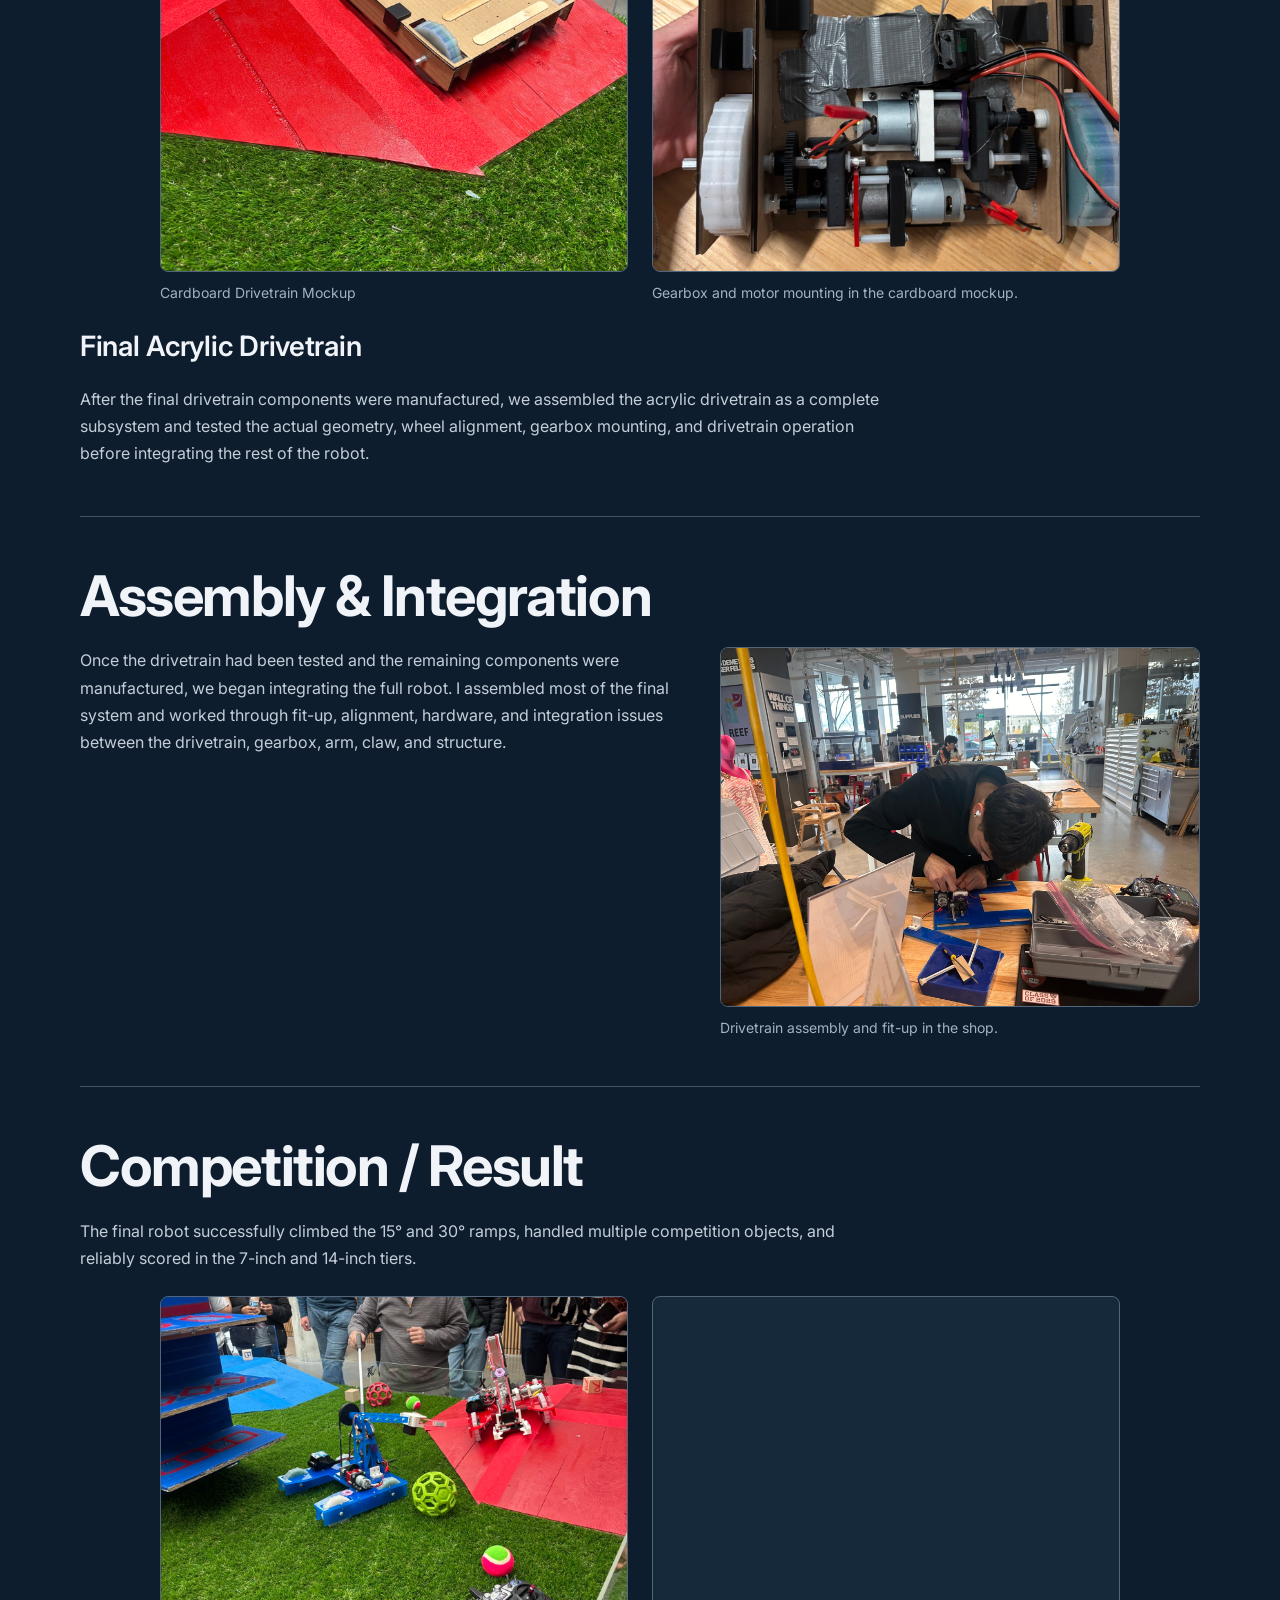
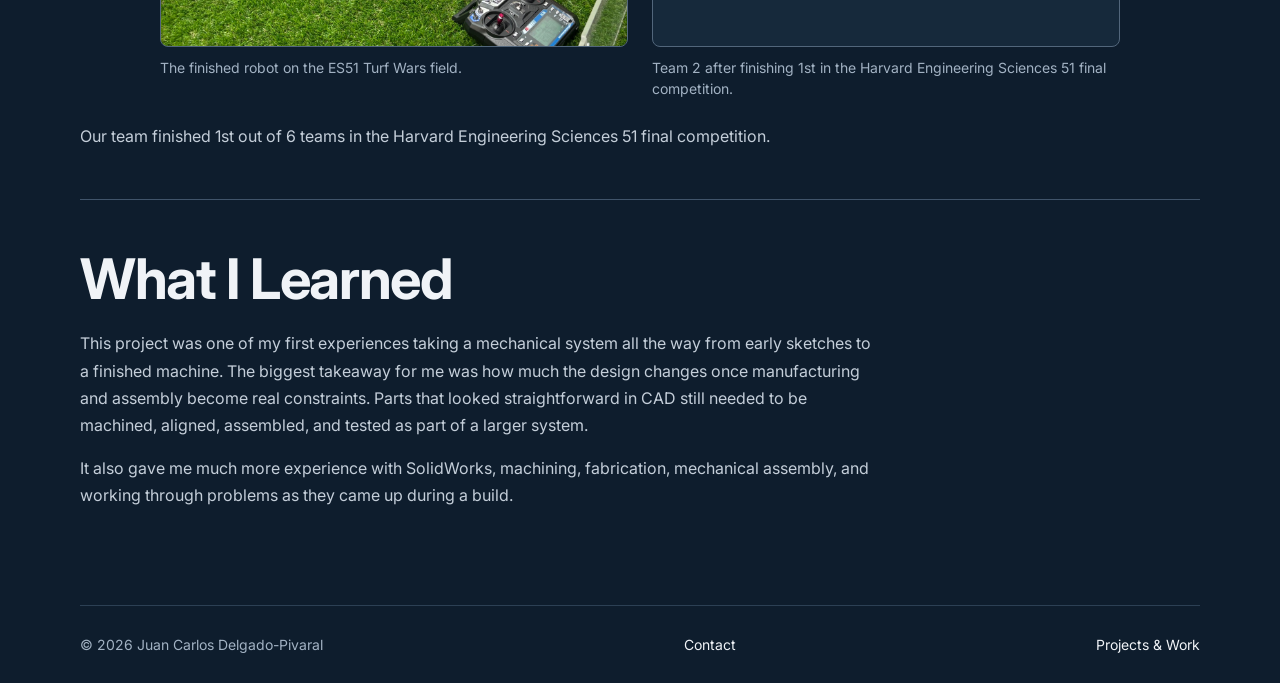
==== commit 80256079: "Update toolkit and contact section" ====
--- a/projects/battle-robot.html
+++ b/projects/battle-robot.html
@@ -21,7 +21,7 @@
       <a href="../index.html#experience">Experience</a>
       <a href="../index.html#contact">Contact</a>
     </nav>
-    <a class="header-resume" href="../Resume%20-%20Juan%20DelgadoPivaral.pdf" target="_blank" rel="noopener">Résumé <span aria-hidden="true">↗</span></a>
+    <a class="header-resume" href="../Juan%20Delgado-Pivaral%20-%20Resume.pdf" target="_blank" rel="noopener">Résumé <span aria-hidden="true">↗</span></a>
   </header>
   <main id="top" class="case-main page-width">
     <a class="case-back" href="../index.html#projects-work">← Back to Projects &amp; Work</a>
--- a/styles.css
+++ b/styles.css
@@ -142,10 +142,13 @@
 /* About, skills and contact use the shared, full-width section introduction. */
 .education { display: flex; flex-wrap: wrap; gap: 12px 24px; padding-top: 24px; margin-top: 28px; border-top: 1px solid var(--line); }
 .education span:first-child { color: var(--text); }
-.skills-grid { display: grid; grid-template-columns: repeat(3, minmax(0, 1fr)); gap: 24px; }
+.skills-grid { display: grid; grid-template-columns: repeat(4, minmax(0, 1fr)); gap: 24px; }
 .skills-grid .subheading { margin-bottom: 16px; }
-.contact-links { display: flex; flex-wrap: wrap; gap: 24px; margin-top: 24px; }
-.contact-links a, .email-link { color: var(--text); text-decoration-color: var(--image-border); transition: color .18s; }
+.skills-languages { grid-column: 1 / -1; }
+.contact-intro { max-width: 760px; margin-bottom: 24px; color: var(--body); font-size: clamp(20px, 2.2vw, 24px); font-weight: 400; line-height: 1.5; letter-spacing: 0; }
+.contact-links { display: flex; flex-wrap: wrap; gap: 16px 32px; margin-top: 16px; }
+.contact-links--emails { display: grid; grid-template-columns: repeat(2, minmax(0, 1fr)); margin-top: 0; }
+.contact-links a, .email-link { color: var(--text); font-size: clamp(18px, 2vw, 22px); line-height: 1.4; text-decoration-color: var(--image-border); transition: color .18s; }
 .email-link { overflow-wrap: anywhere; }
 .contact-links a:hover, .email-link:hover { color: var(--accent); }
 
@@ -232,7 +235,7 @@
   .hero { grid-template-columns: minmax(0, 1fr) 30%; gap: 32px; }
   .hero h1 { font-size: clamp(38px, 5vw, 52px); }
   .project-card { grid-template-columns: minmax(0, 1fr) 320px; }
-  .skills-grid { grid-template-columns: 1fr; gap: 28px; }
+  .skills-grid { grid-template-columns: repeat(2, minmax(0, 1fr)); gap: 28px 24px; }
   .gallery-grid { grid-template-columns: repeat(2, minmax(0, 1fr)); }
 }
 @media (max-width: 720px) {
@@ -249,6 +252,8 @@
   .experience-note { margin-left: 0; }
   .experience-groups { gap: 36px; }
   .gallery-grid, .case-media-grid { grid-template-columns: 1fr; gap: 32px; }
+  .skills-grid { grid-template-columns: 1fr; gap: 28px; }
+  .contact-links--emails { grid-template-columns: 1fr; }
   .case-main { padding-top: 40px; }
   .case-grid, .case-block { grid-template-columns: 1fr; gap: 16px; }
 }
